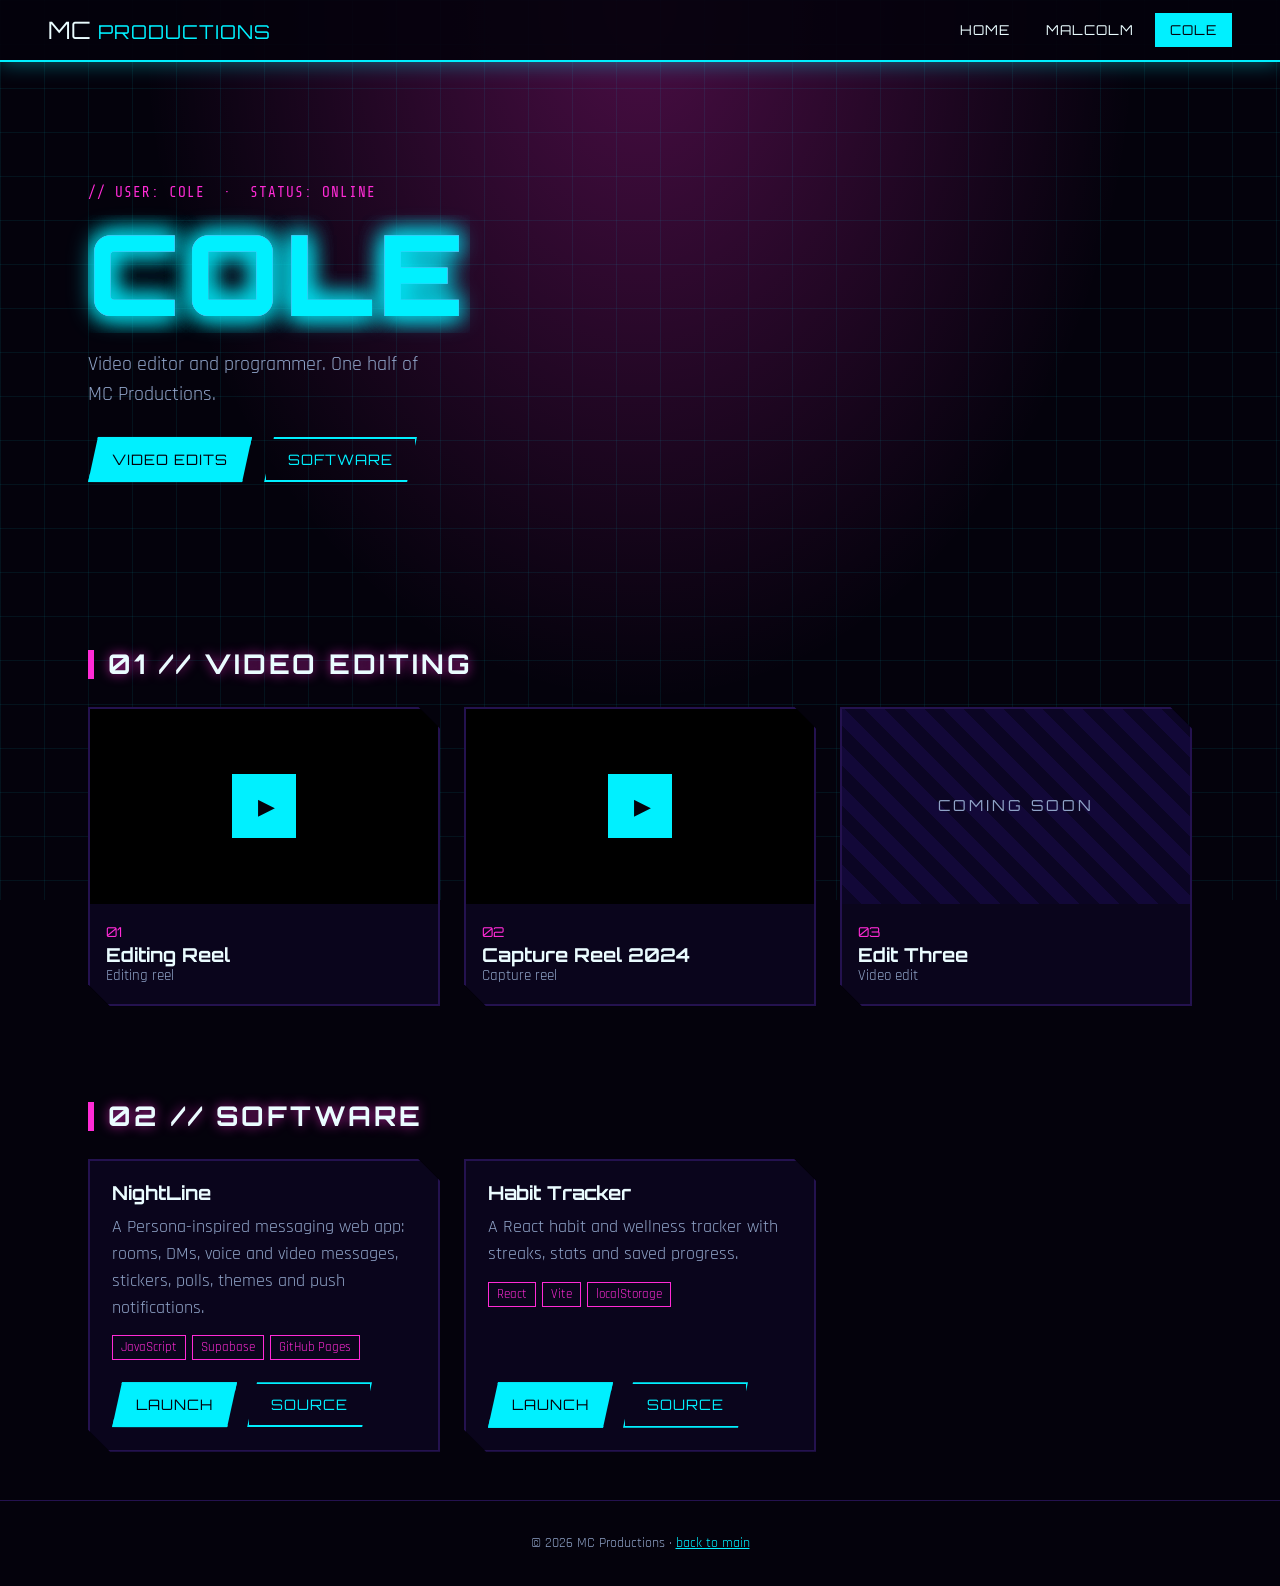
==== cole.html @ 98fea37e "first commit" ====
<!DOCTYPE html>
<html lang="en">
<head>
  <meta charset="UTF-8">
  <meta name="viewport" content="width=device-width, initial-scale=1.0">
  <title>Cole — MC Productions</title>
  <meta name="description" content="Cole's video editing and software work.">
  <link rel="preconnect" href="https://fonts.googleapis.com">
  <link href="https://fonts.googleapis.com/css2?family=Orbitron:wght@500;800&family=Rajdhani:wght@400;600&family=Share+Tech+Mono&display=swap" rel="stylesheet">
  <link rel="stylesheet" href="style.css">
</head>
<body class="theme-cyber">
  <header class="site-header">
    <a class="logo" href="index.html">MC<span>PRODUCTIONS</span></a>
    <nav>
      <a href="index.html">Home</a>
      <a href="malcolm.html">Malcolm</a>
      <a href="cole.html" class="active">Cole</a>
    </nav>
  </header>

  <main>
    <section class="hero">
      <div class="hero-text">
        <p class="kicker">// user: cole &nbsp;·&nbsp; status: online</p>
        <h1 class="glitch" data-text="COLE">COLE</h1>
        <p class="lead" id="cole-bio"></p>
        <div class="hero-links">
          <a class="btn" href="#edits-section">Video edits</a>
          <a class="btn ghost" href="#code-section">Software</a>
        </div>
      </div>
    </section>

    <section id="edits-section">
      <h2 class="section-title"><span>01 // Video Editing</span></h2>
      <div class="grid" id="cole-edits"></div>
    </section>

    <section id="code-section">
      <h2 class="section-title"><span>02 // Software</span></h2>
      <div class="grid wide" id="cole-code"></div>
    </section>
  </main>

  <footer>© <span id="year"></span> MC Productions · <a href="index.html">back to main</a></footer>

  <script src="content.js"></script>
  <script src="site.js"></script>
</body>
</html>
---- style.css ----
/* ============================================================
   MC PRODUCTIONS — one stylesheet, three themes
   1. Shared layout        (every page)
   2. theme-night          (home: NightLine look)
   3. theme-cyber          (Cole: NightLine turned up, neon + glitch)
   4. theme-waste          (Malcolm: wasteland CRT terminal)
   ============================================================ */

/* ---------- 1. SHARED LAYOUT ---------- */
*, *::before, *::after { box-sizing: border-box; }
html { scroll-behavior: smooth; }

body {
  margin: 0;
  min-height: 100vh;
  background: var(--bg);
  color: var(--text);
  font-family: var(--font-body);
  font-size: 18px;
  line-height: 1.5;
  overflow-x: hidden;
}

a { color: var(--accent); }
h1, h2, h3 { font-family: var(--font-head); margin: 0; line-height: 1.05; }
p { margin: 0; }

.site-header {
  position: sticky; top: 0; z-index: 20;
  display: flex; align-items: center; justify-content: space-between;
  flex-wrap: wrap; gap: 8px 24px;
  padding: 12px clamp(16px, 4vw, 48px);
  background: var(--header-bg);
  border-bottom: 2px solid var(--accent);
}
.logo {
  font-family: var(--font-head); font-size: 1.5rem;
  color: var(--text); text-decoration: none; letter-spacing: 1px;
}
.logo span { color: var(--accent); margin-left: 6px; font-size: 0.8em; }
nav { display: flex; gap: 6px; }
nav a {
  padding: 6px 14px; text-decoration: none; text-transform: uppercase;
  font-family: var(--font-head); font-size: 0.85rem; letter-spacing: 1px;
  color: var(--text); border: 1px solid transparent;
}
nav a:hover, nav a:focus-visible { border-color: var(--accent); color: var(--accent); }
nav a.active { background: var(--accent); color: var(--bg); }

main { max-width: 1200px; margin: 0 auto; padding: 0 clamp(16px, 4vw, 48px); }
section { padding: 48px 0; }

.hero { display: flex; align-items: center; gap: 48px; min-height: 60vh; flex-wrap: wrap; }
.hero h1 { font-size: clamp(3rem, 11vw, 7rem); text-transform: uppercase; }
.kicker { color: var(--accent-2); text-transform: uppercase; letter-spacing: 3px; font-size: 0.9rem; margin-bottom: 12px; }
.lead { font-size: 1.25rem; max-width: 34ch; margin: 16px 0 28px; color: var(--muted); }
.hero-links { display: flex; gap: 12px; flex-wrap: wrap; }

.btn {
  display: inline-block; padding: 10px 22px;
  font-family: var(--font-head); font-size: 0.9rem; letter-spacing: 1px;
  text-transform: uppercase; text-decoration: none;
  background: var(--accent); color: var(--bg);
  border: 2px solid var(--accent); cursor: pointer;
  transition: transform 0.15s, box-shadow 0.15s;
}
.btn:hover, .btn:focus-visible { transform: translate(-2px, -2px); box-shadow: 4px 4px 0 var(--accent-2); }
.btn.ghost { background: transparent; color: var(--accent); }

.section-title { font-size: clamp(1.6rem, 4vw, 2.4rem); margin-bottom: 28px; text-transform: uppercase; }

.grid { display: grid; gap: 24px; grid-template-columns: repeat(auto-fill, minmax(280px, 1fr)); }
.grid.wide { grid-template-columns: repeat(auto-fill, minmax(340px, 1fr)); }

.card { background: var(--card); border: 2px solid var(--line); transition: transform 0.15s, border-color 0.15s, box-shadow 0.15s; }
.card:hover { border-color: var(--accent); }
.card h3 { font-size: 1.2rem; }
.card .note { color: var(--muted); font-size: 0.95rem; }

.frame { position: relative; aspect-ratio: 16 / 9; background: #000; overflow: hidden; }
.art-card .frame { aspect-ratio: 4 / 3; }
.frame iframe, .frame img { position: absolute; inset: 0; width: 100%; height: 100%; border: 0; object-fit: cover; }
.frame.empty { display: grid; place-items: center; background: var(--empty); }
.soon { font-family: var(--font-head); letter-spacing: 3px; color: var(--muted); font-size: 0.95rem; }

.play { position: absolute; inset: 0; width: 100%; border: 0; padding: 0; cursor: pointer; background: #000 center / cover no-repeat; }
.play-icon {
  position: absolute; top: 50%; left: 50%; transform: translate(-50%, -50%);
  width: 64px; height: 64px; display: grid; place-items: center;
  background: var(--accent); color: var(--bg); font-size: 1.4rem; padding-left: 4px;
  transition: transform 0.15s;
}
.play:hover .play-icon { transform: translate(-50%, -50%) scale(1.12); }

.info { padding: 14px 16px 16px; position: relative; }
.num { font-family: var(--font-head); color: var(--accent-2); font-size: 0.85rem; }

.text-card { padding: 22px; display: flex; flex-direction: column; gap: 10px; }
.text-card p { color: var(--muted); }
.tag {
  align-self: flex-start; padding: 2px 10px; font-size: 0.75rem; letter-spacing: 2px;
  font-family: var(--font-head); background: var(--accent-2); color: var(--bg);
}
.tech { list-style: none; display: flex; flex-wrap: wrap; gap: 6px; padding: 0; margin: 4px 0; }
.tech li { font-size: 0.8rem; padding: 2px 8px; border: 1px solid var(--accent-2); color: var(--accent-2); }
.links { display: flex; gap: 10px; margin-top: auto; padding-top: 8px; flex-wrap: wrap; }

footer { text-align: center; padding: 32px 16px; color: var(--muted); font-size: 0.9rem; border-top: 1px solid var(--line); }

@media (prefers-reduced-motion: reduce) {
  *, *::before, *::after { animation: none !important; transition: none !important; }
  html { scroll-behavior: auto; }
}

/* ---------- 2. HOME: NIGHTLINE ---------- */
.theme-night {
  --bg: #0a0614; --card: #140c26; --empty: #1b1033; --line: #2c1d52;
  --text: #f4f0ff; --muted: #a99fc9;
  --accent: #00e5ff; --accent-2: #ff2bd6;
  --header-bg: rgba(10, 6, 20, 0.92);
  --font-head: "Anton", "Orbitron", Impact, sans-serif;
  --font-body: "Rajdhani", system-ui, sans-serif;
  background-image:
    radial-gradient(circle at 85% 8%, rgba(255, 43, 214, 0.22), transparent 40%),
    radial-gradient(circle at 10% 60%, rgba(0, 229, 255, 0.14), transparent 45%),
    repeating-linear-gradient(-32deg, transparent 0 60px, rgba(255, 255, 255, 0.025) 60px 62px);
  background-attachment: fixed;
}
.theme-night .hero h1 { transform: rotate(-4deg); margin: 10px 0 44px; font-size: clamp(2.8rem, 9vw, 6rem); text-shadow: 5px 5px 0 var(--accent-2); }
.theme-night .hero h1 span { background: var(--accent); color: var(--bg); padding: 0 14px; display: inline-block; transform: skewX(-10deg); text-shadow: none; }

.stamp {
  flex: 0 0 auto; display: flex; flex-direction: column; align-items: center;
  padding: 18px 34px 14px; transform: rotate(-12deg);
  background: var(--text); color: var(--bg);
  font-family: "Anton", Impact, sans-serif; line-height: 1;
  box-shadow: 10px 10px 0 var(--accent-2), -6px -6px 0 var(--accent);
  clip-path: polygon(0 6%, 100% 0, 96% 100%, 4% 94%);
}
.stamp .md { font-size: clamp(3.5rem, 10vw, 6.5rem); }
.stamp .dow { font-size: clamp(1.4rem, 4vw, 2.4rem); background: var(--bg); color: var(--accent); padding: 2px 16px; margin-top: 6px; transform: skewX(-12deg); }

.theme-night .section-title span {
  display: inline-block; background: var(--text); color: var(--bg);
  padding: 4px 26px 4px 16px; transform: rotate(-2deg) skewX(-10deg);
  box-shadow: 6px 6px 0 var(--accent-2);
}
.theme-night .card { transform: rotate(-0.6deg); }
.theme-night .card:nth-child(even) { transform: rotate(0.6deg); }
.theme-night .card:hover { transform: rotate(0) translateY(-4px); box-shadow: 8px 8px 0 var(--accent-2); }

.crew { display: grid; gap: 24px; grid-template-columns: repeat(auto-fit, minmax(260px, 1fr)); }
.crew-card {
  display: flex; flex-direction: column; gap: 6px; padding: 32px 28px;
  text-decoration: none; border: 3px solid; transition: transform 0.15s, box-shadow 0.15s;
}
.crew-card:hover, .crew-card:focus-visible { transform: translate(-4px, -4px); box-shadow: 8px 8px 0 currentColor; }
.crew-name { font-size: 3rem; line-height: 1; text-transform: uppercase; }
.crew-role, .crew-go { font-size: 0.85rem; letter-spacing: 3px; text-transform: uppercase; }
.crew-cole { background: #05010f; color: #00e5ff; font-family: "Orbitron", sans-serif; }
.crew-cole .crew-name { text-shadow: 3px 0 #ff2bd6; }
.crew-malcolm { background: #07140a; color: #3dff7a; font-family: "Courier New", monospace; }

/* ---------- 3. COLE: CYBERPUNK ---------- */
.theme-cyber {
  --bg: #04020c; --card: rgba(12, 6, 32, 0.85); --empty: #0b0524; --line: #24124f;
  --text: #eafcff; --muted: #8fa3c7;
  --accent: #00f0ff; --accent-2: #ff2bd6;
  --header-bg: rgba(4, 2, 12, 0.9);
  --font-head: "Orbitron", sans-serif;
  --font-body: "Rajdhani", system-ui, sans-serif;
  background-image:
    linear-gradient(rgba(0, 240, 255, 0.07) 1px, transparent 1px),
    linear-gradient(90deg, rgba(0, 240, 255, 0.07) 1px, transparent 1px),
    radial-gradient(ellipse at 50% 0%, rgba(255, 43, 214, 0.28), transparent 55%);
  background-size: 44px 44px, 44px 44px, 100% 100%;
  background-attachment: fixed;
}
.theme-cyber .kicker { font-family: "Share Tech Mono", monospace; letter-spacing: 1px; }
.theme-cyber .site-header { box-shadow: 0 0 22px rgba(0, 240, 255, 0.45); }
.theme-cyber .hero h1 { font-weight: 800; letter-spacing: 6px; text-shadow: 0 0 24px rgba(0, 240, 255, 0.8); }

.glitch { position: relative; display: inline-block; }
.glitch::before, .glitch::after { content: attr(data-text); position: absolute; inset: 0; overflow: hidden; }
.glitch::before { color: var(--accent-2); animation: glitch-a 2.6s infinite steps(1); }
.glitch::after { color: var(--accent); animation: glitch-b 3.1s infinite steps(1); }
@keyframes glitch-a {
  0%, 86%, 100% { transform: none; clip-path: inset(0 0 100% 0); }
  88% { transform: translate(-5px, 2px); clip-path: inset(12% 0 58% 0); }
  92% { transform: translate(4px, -2px); clip-path: inset(62% 0 8% 0); }
}
@keyframes glitch-b {
  0%, 80%, 100% { transform: none; clip-path: inset(0 0 100% 0); }
  82% { transform: translate(5px, 1px); clip-path: inset(40% 0 35% 0); }
  85% { transform: translate(-4px, -1px); clip-path: inset(5% 0 80% 0); }
}

.theme-cyber .section-title { font-size: clamp(1.2rem, 3vw, 1.7rem); letter-spacing: 3px; border-left: 6px solid var(--accent-2); padding-left: 14px; text-shadow: 0 0 12px rgba(255, 43, 214, 0.7); }
.theme-cyber .card { clip-path: polygon(0 0, calc(100% - 22px) 0, 100% 22px, 100% 100%, 22px 100%, 0 calc(100% - 22px)); border-color: var(--line); backdrop-filter: blur(4px); }
.theme-cyber .card:hover { transform: translateY(-4px); box-shadow: 0 0 28px rgba(0, 240, 255, 0.4); }
.theme-cyber .btn { clip-path: polygon(10px 0, 100% 0, calc(100% - 10px) 100%, 0 100%); box-shadow: 0 0 16px rgba(0, 240, 255, 0.5); }
.theme-cyber .btn:hover { transform: none; box-shadow: 0 0 26px var(--accent-2); border-color: var(--accent-2); }
.theme-cyber .btn.ghost { box-shadow: none; }
.theme-cyber .frame.empty { background: repeating-linear-gradient(45deg, #0b0524 0 14px, #120838 14px 28px); }

/* ---------- 4. MALCOLM: WASTELAND TERMINAL x PERSONA ----------
   Dark neutral screen, green + amber as accents only,
   photos in full colour, tilted Persona-style blocks.        */
.theme-waste {
  --bg: #0a0b0a; --card: #121512; --empty: #161a16; --line: #2a332c;
  --text: #ecf3ec; --muted: #9aa89d;
  --accent: #4dff88; --accent-2: #ffb642;
  --header-bg: rgba(10, 11, 10, 0.95);
  --font-head: "VT323", "Courier New", monospace;
  --font-body: "Share Tech Mono", "Courier New", monospace;
  font-size: 17px;
  background-image:
    radial-gradient(circle at 88% 6%, rgba(255, 182, 66, 0.16), transparent 38%),
    radial-gradient(circle at 8% 55%, rgba(77, 255, 136, 0.10), transparent 42%),
    repeating-linear-gradient(-32deg, transparent 0 60px, rgba(255, 255, 255, 0.022) 60px 62px);
  background-attachment: fixed;
}
/* faint CRT scanlines, light enough that the photos stay clear */
.theme-waste::before {
  content: ""; position: fixed; inset: 0; pointer-events: none; z-index: 50;
  background: repeating-linear-gradient(0deg, rgba(0, 0, 0, 0.13) 0 1px, transparent 1px 3px);
}
.theme-waste::after {
  content: ""; position: fixed; inset: 0; pointer-events: none; z-index: 51;
  box-shadow: inset 0 0 140px rgba(0, 0, 0, 0.6);
}

.theme-waste .logo { font-size: 2rem; }
.theme-waste nav a { font-size: 1.4rem; }
.theme-waste nav a.active { transform: skewX(-10deg); }

.theme-waste .hero h1 {
  font-size: clamp(3.5rem, 13vw, 8rem); letter-spacing: 4px;
  color: var(--accent); transform: rotate(-4deg); margin: 6px 0 36px;
  text-shadow: 5px 5px 0 #000, 9px 9px 0 var(--accent-2);
}
.cursor { animation: blink 1s steps(1) infinite; }
@keyframes blink { 50% { opacity: 0; } }

.theme-waste .section-title { font-size: clamp(1.8rem, 5vw, 2.6rem); }
.theme-waste .section-title span {
  display: inline-block; background: var(--accent); color: var(--bg);
  padding: 2px 28px 2px 16px; transform: rotate(-2deg) skewX(-10deg);
  box-shadow: 6px 6px 0 var(--accent-2);
}

.theme-waste .card { transform: rotate(-0.7deg); }
.theme-waste .card:nth-child(even) { transform: rotate(0.7deg); }
.theme-waste .card:hover { transform: rotate(0) translateY(-4px); box-shadow: 8px 8px 0 var(--accent-2); }
.theme-waste .card h3 { font-size: 1.7rem; color: var(--accent); }
.theme-waste .num { font-size: 1.2rem; }

/* photos: whole picture, true colours */
.theme-waste .art-card .frame { aspect-ratio: 3 / 2; background: #000; }
.theme-waste .art-card .frame img { object-fit: contain; }

.theme-waste .btn { font-size: 1.3rem; padding: 6px 20px; transform: skewX(-10deg); }
.theme-waste .btn:hover { transform: skewX(-10deg) translate(-2px, -2px); box-shadow: 5px 5px 0 var(--accent-2); }

@media (max-width: 600px) {
  .hero { min-height: 0; padding-top: 56px; gap: 40px; }
  .stamp { margin-left: 12px; }
}
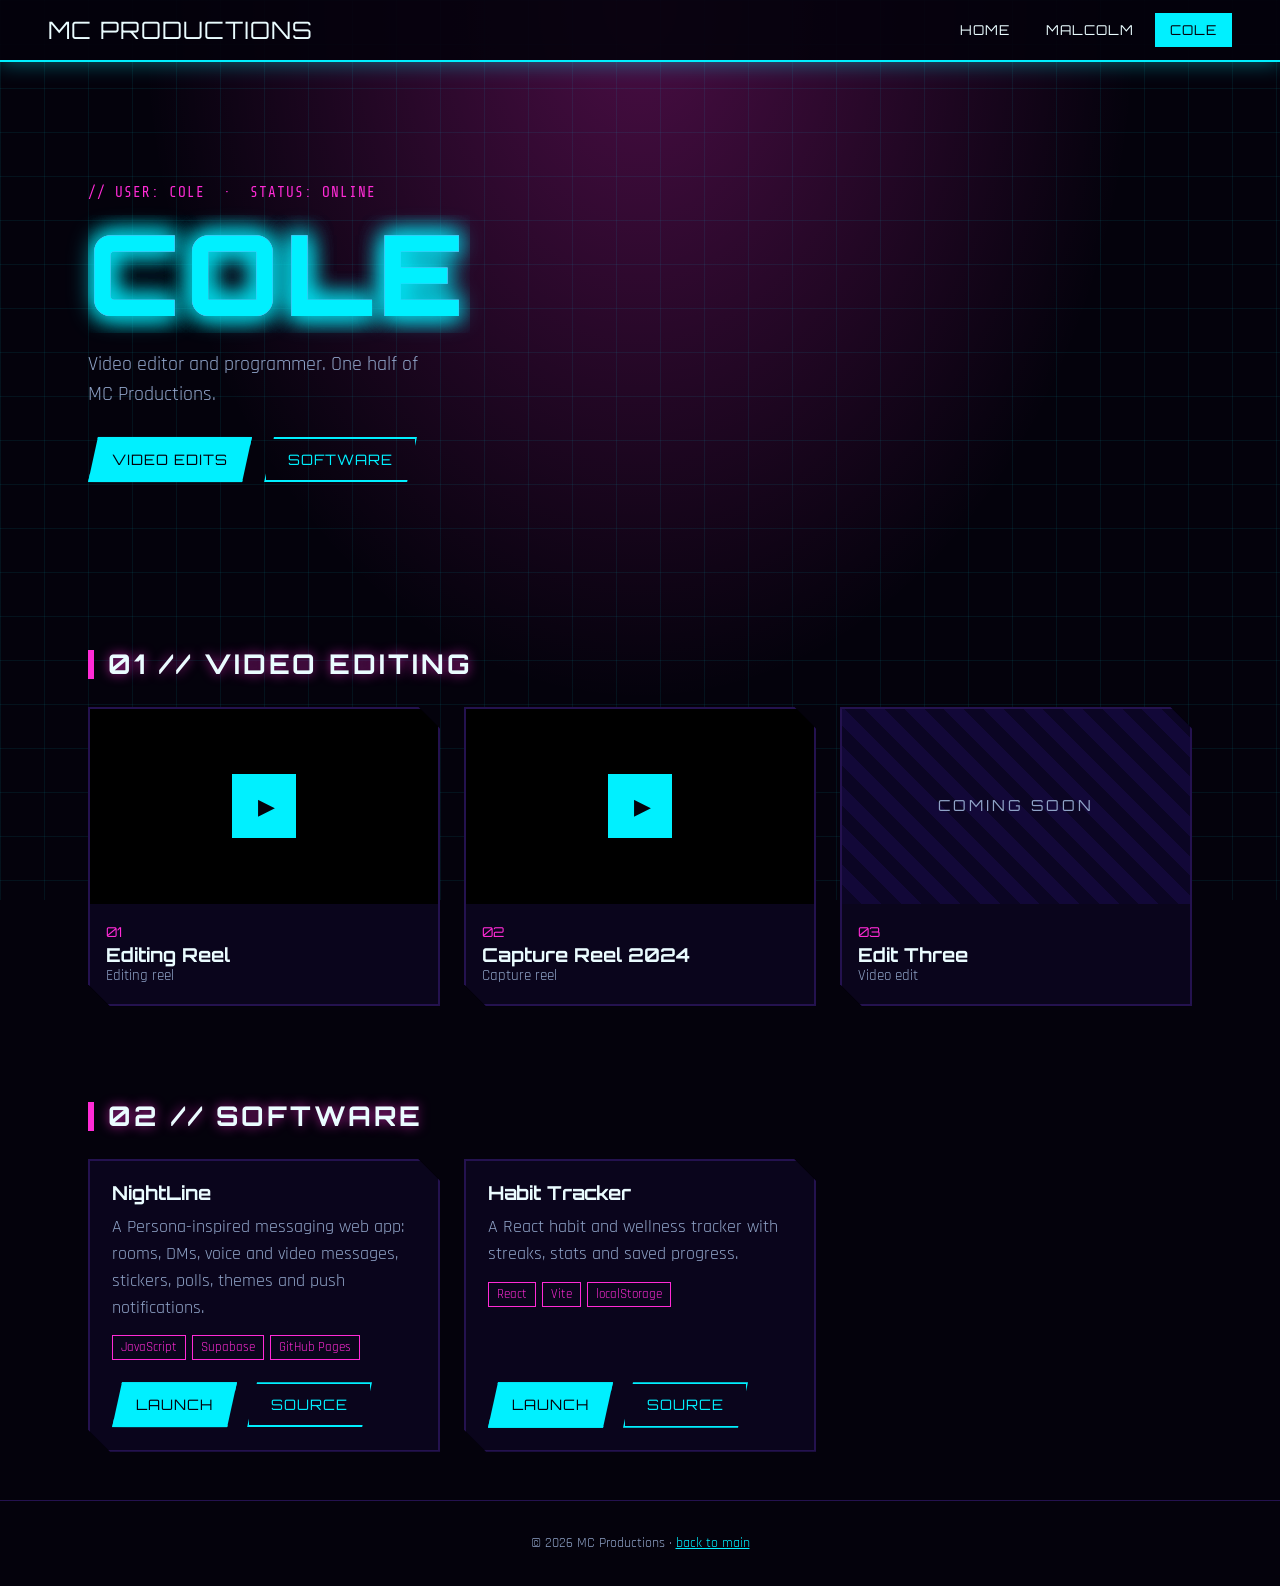
==== commit 322fa41d: "New Header and Malcolm red theme" ====
--- a/cole.html
+++ b/cole.html
@@ -11,7 +11,7 @@
 </head>
 <body class="theme-cyber">
   <header class="site-header">
-    <a class="logo" href="index.html">MC<span>PRODUCTIONS</span></a>
+    <a class="logo" href="index.html">MC PRODUCTIONS</a>
     <nav>
       <a href="index.html">Home</a>
       <a href="malcolm.html">Malcolm</a>
--- a/style.css
+++ b/style.css
@@ -37,7 +37,6 @@
   font-family: var(--font-head); font-size: 1.5rem;
   color: var(--text); text-decoration: none; letter-spacing: 1px;
 }
-.logo span { color: var(--accent); margin-left: 6px; font-size: 0.8em; }
 nav { display: flex; gap: 6px; }
 nav a {
   padding: 6px 14px; text-decoration: none; text-transform: uppercase;
@@ -126,19 +125,23 @@
     repeating-linear-gradient(-32deg, transparent 0 60px, rgba(255, 255, 255, 0.025) 60px 62px);
   background-attachment: fixed;
 }
-.theme-night .hero h1 { transform: rotate(-4deg); margin: 10px 0 44px; font-size: clamp(2.8rem, 9vw, 6rem); text-shadow: 5px 5px 0 var(--accent-2); }
-.theme-night .hero h1 span { background: var(--accent); color: var(--bg); padding: 0 14px; display: inline-block; transform: skewX(-10deg); text-shadow: none; }
-
-.stamp {
-  flex: 0 0 auto; display: flex; flex-direction: column; align-items: center;
-  padding: 18px 34px 14px; transform: rotate(-12deg);
-  background: var(--text); color: var(--bg);
-  font-family: "Anton", Impact, sans-serif; line-height: 1;
-  box-shadow: 10px 10px 0 var(--accent-2), -6px -6px 0 var(--accent);
-  clip-path: polygon(0 6%, 100% 0, 96% 100%, 4% 94%);
-}
-.stamp .md { font-size: clamp(3.5rem, 10vw, 6.5rem); }
-.stamp .dow { font-size: clamp(1.4rem, 4vw, 2.4rem); background: var(--bg); color: var(--accent); padding: 2px 16px; margin-top: 6px; transform: skewX(-12deg); }
+.theme-night .hero { justify-content: space-between; }
+.theme-night .hero h1 {
+  font-size: clamp(3rem, 10vw, 7.5rem); transform: rotate(-3deg); margin: 0 0 40px;
+  text-shadow: 5px 5px 0 var(--accent-2), -3px -3px 0 var(--accent);
+}
+.mission { font-size: 1.3rem; max-width: 52ch; margin: 0 0 28px; color: var(--text); border-left: 4px solid var(--accent); padding-left: 16px; }
+
+/* small, quiet clapperboard beside the title */
+.clapper { flex: 0 0 auto; width: clamp(110px, 16vw, 180px); opacity: 0.75; transform: rotate(6deg); }
+.clapper .c-body { fill: var(--text); }
+.clapper .c-stripe { stroke: var(--bg); stroke-width: 9; }
+.clapper .c-slate { fill: var(--card); stroke: var(--text); stroke-width: 3; }
+.clapper .c-line { stroke: var(--line); stroke-width: 2; }
+.clapper .c-text { fill: var(--accent); font: 13px "Anton", Impact, sans-serif; letter-spacing: 1.5px; }
+.clap-arm { transform-origin: 12px 48px; transform: rotate(-16deg); transition: transform 0.18s ease-in; }
+.clapper:hover .clap-arm { transform: rotate(0); }
+
 
 .theme-night .section-title span {
   display: inline-block; background: var(--text); color: var(--bg);
@@ -159,7 +162,8 @@
 .crew-role, .crew-go { font-size: 0.85rem; letter-spacing: 3px; text-transform: uppercase; }
 .crew-cole { background: #05010f; color: #00e5ff; font-family: "Orbitron", sans-serif; }
 .crew-cole .crew-name { text-shadow: 3px 0 #ff2bd6; }
-.crew-malcolm { background: #07140a; color: #3dff7a; font-family: "Courier New", monospace; }
+.crew-malcolm { background: #0a0506; color: #ff1f3d; font-family: "Courier New", monospace; }
+.crew-malcolm .crew-name { text-shadow: 3px 3px 0 #fff2; }
 
 /* ---------- 3. COLE: CYBERPUNK ---------- */
 .theme-cyber {
@@ -204,20 +208,22 @@
 .theme-cyber .frame.empty { background: repeating-linear-gradient(45deg, #0b0524 0 14px, #120838 14px 28px); }
 
 /* ---------- 4. MALCOLM: WASTELAND TERMINAL x PERSONA ----------
-   Dark neutral screen, green + amber as accents only,
+   Black and red, spray-paint / halftone street feel,
    photos in full colour, tilted Persona-style blocks.        */
 .theme-waste {
-  --bg: #0a0b0a; --card: #121512; --empty: #161a16; --line: #2a332c;
-  --text: #ecf3ec; --muted: #9aa89d;
-  --accent: #4dff88; --accent-2: #ffb642;
-  --header-bg: rgba(10, 11, 10, 0.95);
+  --bg: #070607; --card: #121012; --empty: #181316; --line: #33222a;
+  --text: #f5eef0; --muted: #a8979c;
+  --accent: #ff1f3d; --accent-2: #f5eef0;
+  --header-bg: rgba(7, 6, 7, 0.95);
   --font-head: "VT323", "Courier New", monospace;
   --font-body: "Share Tech Mono", "Courier New", monospace;
   font-size: 17px;
   background-image:
-    radial-gradient(circle at 88% 6%, rgba(255, 182, 66, 0.16), transparent 38%),
-    radial-gradient(circle at 8% 55%, rgba(77, 255, 136, 0.10), transparent 42%),
-    repeating-linear-gradient(-32deg, transparent 0 60px, rgba(255, 255, 255, 0.022) 60px 62px);
+    radial-gradient(circle at 88% 4%, rgba(255, 31, 61, 0.30), transparent 40%),
+    radial-gradient(circle at 5% 70%, rgba(120, 40, 255, 0.12), transparent 40%),
+    radial-gradient(rgba(255, 31, 61, 0.16) 1.5px, transparent 1.6px),
+    repeating-linear-gradient(-32deg, transparent 0 60px, rgba(255, 255, 255, 0.02) 60px 62px);
+  background-size: auto, auto, 14px 14px, auto;
   background-attachment: fixed;
 }
 /* faint CRT scanlines, light enough that the photos stay clear */
@@ -237,7 +243,7 @@
 .theme-waste .hero h1 {
   font-size: clamp(3.5rem, 13vw, 8rem); letter-spacing: 4px;
   color: var(--accent); transform: rotate(-4deg); margin: 6px 0 36px;
-  text-shadow: 5px 5px 0 #000, 9px 9px 0 var(--accent-2);
+  text-shadow: 4px 4px 0 #000, -4px 2px 0 rgba(60, 120, 255, 0.75), 8px 8px 0 var(--accent-2);
 }
 .cursor { animation: blink 1s steps(1) infinite; }
 @keyframes blink { 50% { opacity: 0; } }
@@ -264,5 +270,4 @@
 
 @media (max-width: 600px) {
   .hero { min-height: 0; padding-top: 56px; gap: 40px; }
-  .stamp { margin-left: 12px; }
-}
+}
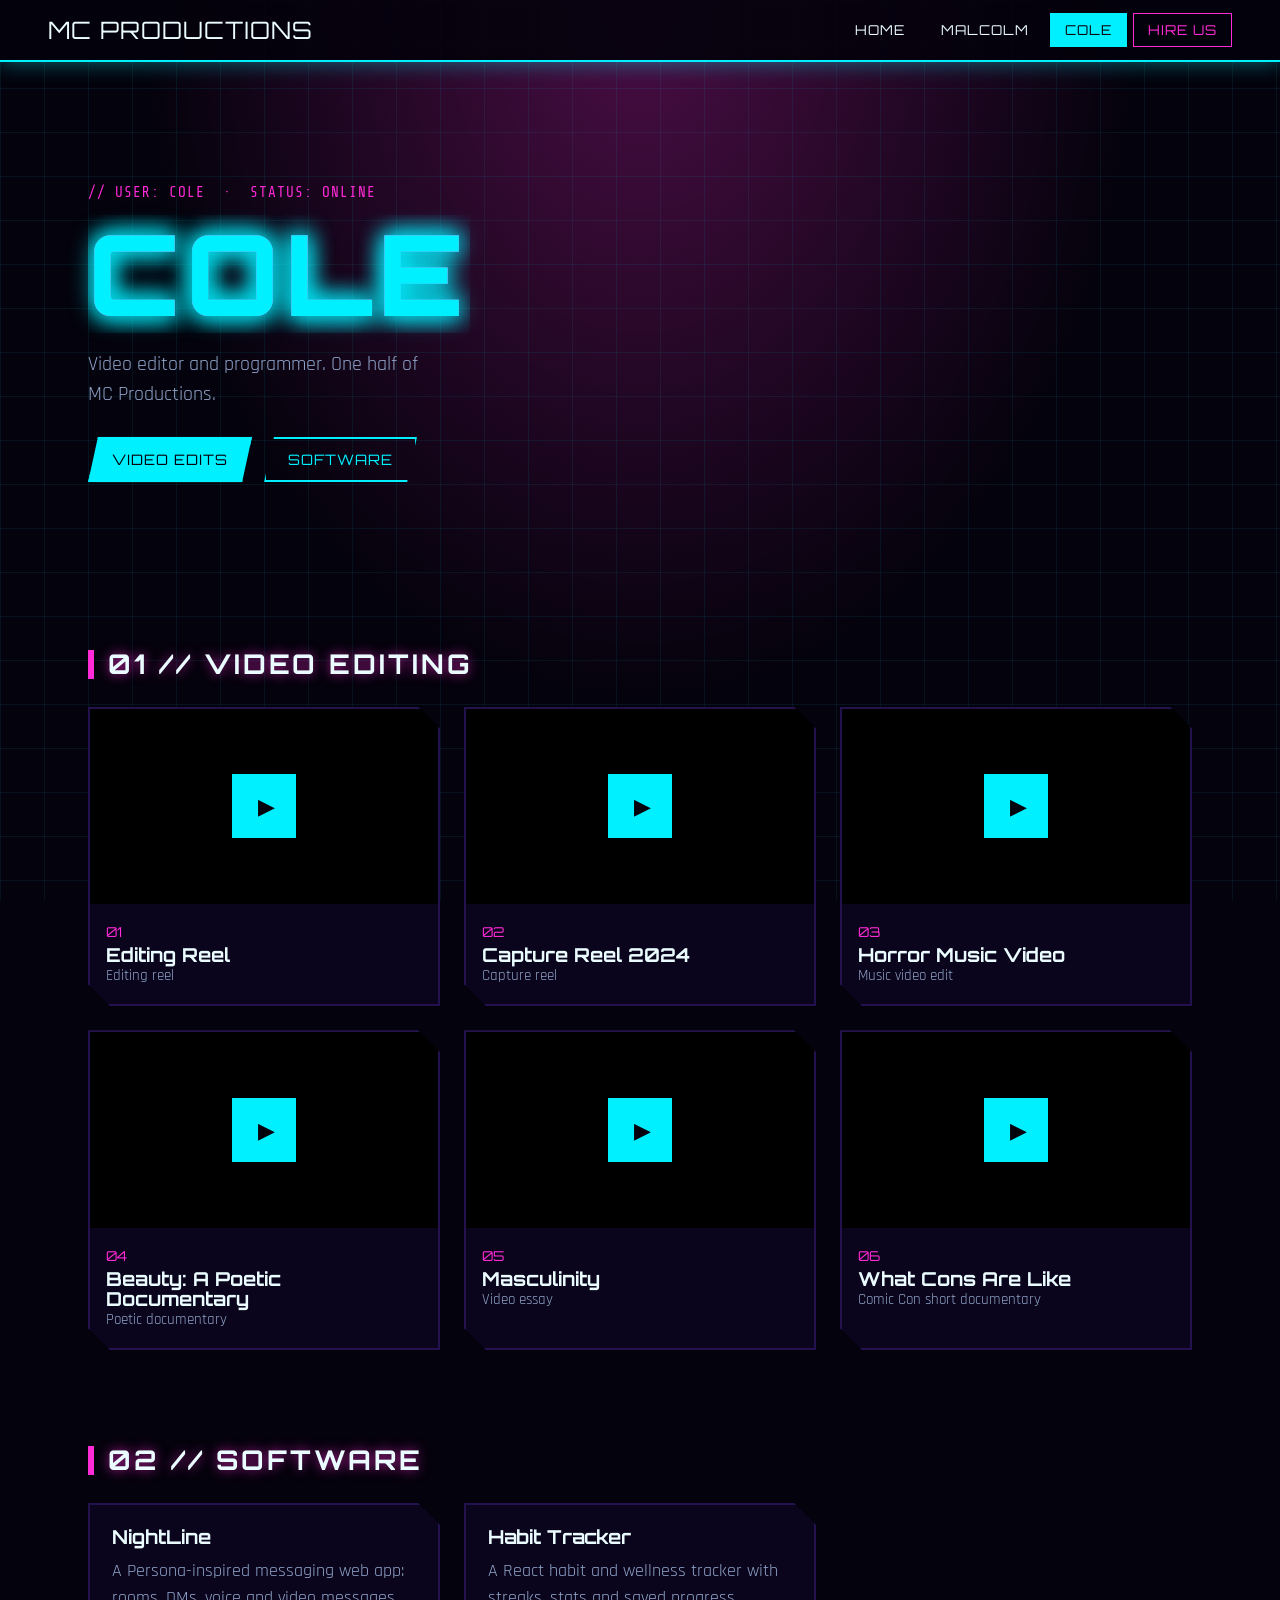
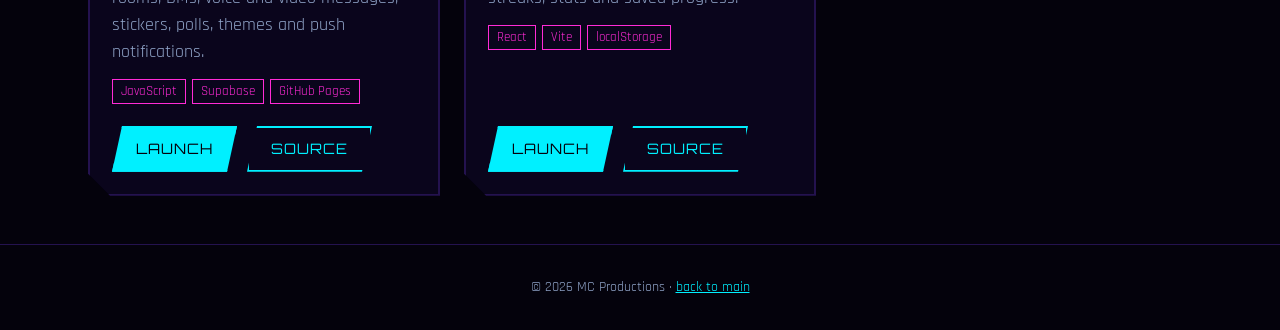
==== commit b127c9eb: "Form page" ====
--- a/cole.html
+++ b/cole.html
@@ -16,6 +16,7 @@
       <a href="index.html">Home</a>
       <a href="malcolm.html">Malcolm</a>
       <a href="cole.html" class="active">Cole</a>
+      <a href="index.html#contact" class="hire">Hire Us</a>
     </nav>
   </header>
 
--- a/style.css
+++ b/style.css
@@ -245,6 +245,29 @@
   color: var(--accent); transform: rotate(-4deg); margin: 6px 0 36px;
   text-shadow: 4px 4px 0 #000, -4px 2px 0 rgba(60, 120, 255, 0.75), 8px 8px 0 var(--accent-2);
 }
+/* horizontal glitch: thin bands of the name slide left and right */
+.glitch-h { position: relative; display: inline-block; }
+.glitch-h::before, .glitch-h::after {
+  content: attr(data-text); position: absolute; left: 0; top: 0;
+  text-shadow: none; clip-path: inset(0 0 100% 0); pointer-events: none;
+}
+.glitch-h::before { color: #fff; animation: slice-a 3.2s infinite steps(1); }
+.glitch-h::after { color: #3c78ff; animation: slice-b 2.7s infinite steps(1); }
+@keyframes slice-a {
+  0%, 70%, 100% { clip-path: inset(0 0 100% 0); transform: none; }
+  72% { clip-path: inset(18% 0 66% 0); transform: translateX(-22px); }
+  75% { clip-path: inset(55% 0 30% 0); transform: translateX(16px); }
+  78% { clip-path: inset(36% 0 52% 0); transform: translateX(-10px); }
+  81% { clip-path: inset(74% 0 10% 0); transform: translateX(26px); }
+}
+@keyframes slice-b {
+  0%, 40%, 100% { clip-path: inset(0 0 100% 0); transform: none; }
+  42% { clip-path: inset(62% 0 24% 0); transform: translateX(20px); }
+  45% { clip-path: inset(8% 0 80% 0); transform: translateX(-18px); }
+  48% { clip-path: inset(44% 0 44% 0); transform: translateX(30px); }
+  90% { clip-path: inset(28% 0 60% 0); transform: translateX(-14px); }
+  92% { clip-path: inset(0 0 100% 0); }
+}
 .cursor { animation: blink 1s steps(1) infinite; }
 @keyframes blink { 50% { opacity: 0; } }
 
@@ -268,6 +291,79 @@
 .theme-waste .btn { font-size: 1.3rem; padding: 6px 20px; transform: skewX(-10deg); }
 .theme-waste .btn:hover { transform: skewX(-10deg) translate(-2px, -2px); box-shadow: 5px 5px 0 var(--accent-2); }
 
+/* ---------- HIRE US / CONTACT FORM ---------- */
+nav a.hire { border-color: var(--accent-2); color: var(--accent-2); }
+nav a.hire:hover { background: var(--accent-2); color: var(--bg); }
+#contact { scroll-margin-top: 70px; }
+.contact-intro { max-width: 60ch; margin-bottom: 24px; font-size: 1.15rem; color: var(--muted); }
+.contact-form { display: grid; grid-template-columns: 1fr 1fr; gap: 18px; max-width: 760px; background: var(--card); border: 2px solid var(--line); padding: 28px; }
+.field { display: flex; flex-direction: column; gap: 6px; }
+.field.wide { grid-column: 1 / -1; }
+.field label { font-family: var(--font-head); font-size: 0.85rem; letter-spacing: 1.5px; text-transform: uppercase; color: var(--accent); }
+.field input, .field select, .field textarea {
+  font: inherit; color: var(--text); background: var(--bg);
+  border: 2px solid var(--line); padding: 10px 12px; border-radius: 0; width: 100%;
+}
+.field textarea { resize: vertical; min-height: 120px; }
+.field input:focus, .field select:focus, .field textarea:focus { outline: none; border-color: var(--accent); box-shadow: 4px 4px 0 var(--accent-2); }
+.hp { position: absolute; left: -9999px; width: 1px; height: 1px; opacity: 0; }
+.form-actions { flex-direction: row; align-items: center; gap: 16px; flex-wrap: wrap; }
+.form-status { min-height: 1.5em; }
+.form-status.ok { color: #5dff9b; }
+.form-status.error { color: #ff6b81; }
+button.btn:disabled { opacity: 0.6; cursor: wait; }
+
+/* ---------- PHONES ---------- */
 @media (max-width: 600px) {
-  .hero { min-height: 0; padding-top: 56px; gap: 40px; }
-}
+  body { font-size: 16px; }
+  .site-header { padding: 8px 14px; gap: 2px 10px; flex-wrap: wrap; position: static; }
+  nav { flex-wrap: wrap; }
+  .logo, .theme-waste .logo { font-size: 1.05rem; white-space: nowrap; }
+  nav { gap: 2px; }
+  nav a, .theme-waste nav a { font-size: 0.72rem; padding: 6px 8px; letter-spacing: 0.5px; }
+  .theme-waste nav a { font-size: 1.05rem; }
+
+  section { padding: 30px 0; }
+  .hero { min-height: 0; padding-top: 40px; gap: 24px; }
+  .lead { font-size: 1.05rem; margin: 12px 0 22px; }
+  .mission { font-size: 1.05rem; padding-left: 12px; }
+  .clapper { display: none; }
+  .theme-night .hero h1 { font-size: 13.5vw; margin-bottom: 28px; text-shadow: 3px 3px 0 var(--accent-2), -2px -2px 0 var(--accent); }
+  .theme-cyber .hero h1 { letter-spacing: 3px; }
+  .theme-waste .hero h1 { font-size: 19vw; margin-bottom: 24px; }
+  .theme-waste .kicker { font-size: 0.72rem; letter-spacing: 2px; }
+  .kicker-extra { display: none; }
+  .btn { padding: 10px 16px; }
+  .hero-links { gap: 8px; }
+
+  .section-title { margin-bottom: 20px; }
+  .theme-cyber .section-title { letter-spacing: 1.5px; }
+  .grid, .grid.wide { grid-template-columns: 1fr; gap: 16px; }
+  .play-icon { width: 52px; height: 52px; font-size: 1.1rem; }
+  .crew-card { padding: 22px 20px; }
+  .crew-name { font-size: 2.3rem; }
+  .contact-form { grid-template-columns: 1fr; padding: 18px; gap: 14px; }
+  .field input, .field select, .field textarea { font-size: 16px; }
+
+  /* photo + game galleries: two across so the page isn't endless */
+  #malcolm-art, #malcolm-games { grid-template-columns: 1fr 1fr; gap: 10px; }
+  .art-card .info { padding: 8px 10px 10px; }
+  .theme-waste .art-card h3 { font-size: 1.15rem; line-height: 1; }
+  .art-card .note { font-size: 0.72rem; }
+  .theme-waste .card, .theme-waste .card:nth-child(even), .theme-night .card, .theme-night .card:nth-child(even) { transform: none; }
+}
+
+/* ---------- PHOTO VIEWER (tap a photo) ---------- */
+.lightbox { position: fixed; inset: 0; z-index: 100; background: rgba(0, 0, 0, 0.94); display: none; align-items: center; justify-content: center; flex-direction: column; text-shadow: none; }
+.lightbox.open { display: flex; }
+.lightbox img { max-width: 94vw; max-height: 80vh; object-fit: contain; }
+.lightbox .lb-cap { color: #fff; margin-top: 12px; font-size: 1rem; text-align: center; padding: 0 16px; }
+.lightbox button { position: absolute; background: rgba(0, 0, 0, 0.55); color: #fff; border: 2px solid var(--accent); font-size: 1.6rem; width: 48px; height: 48px; cursor: pointer; }
+.lightbox .lb-close { top: 14px; right: 14px; }
+.lightbox .lb-prev { left: 10px; top: 50%; transform: translateY(-50%); }
+.lightbox .lb-next { right: 10px; top: 50%; transform: translateY(-50%); }
+
+
+/* game screenshots: widescreen frames */
+.section-note { color: var(--muted); margin: -12px 0 24px; max-width: 60ch; }
+#malcolm-games .frame { aspect-ratio: 16 / 9; }
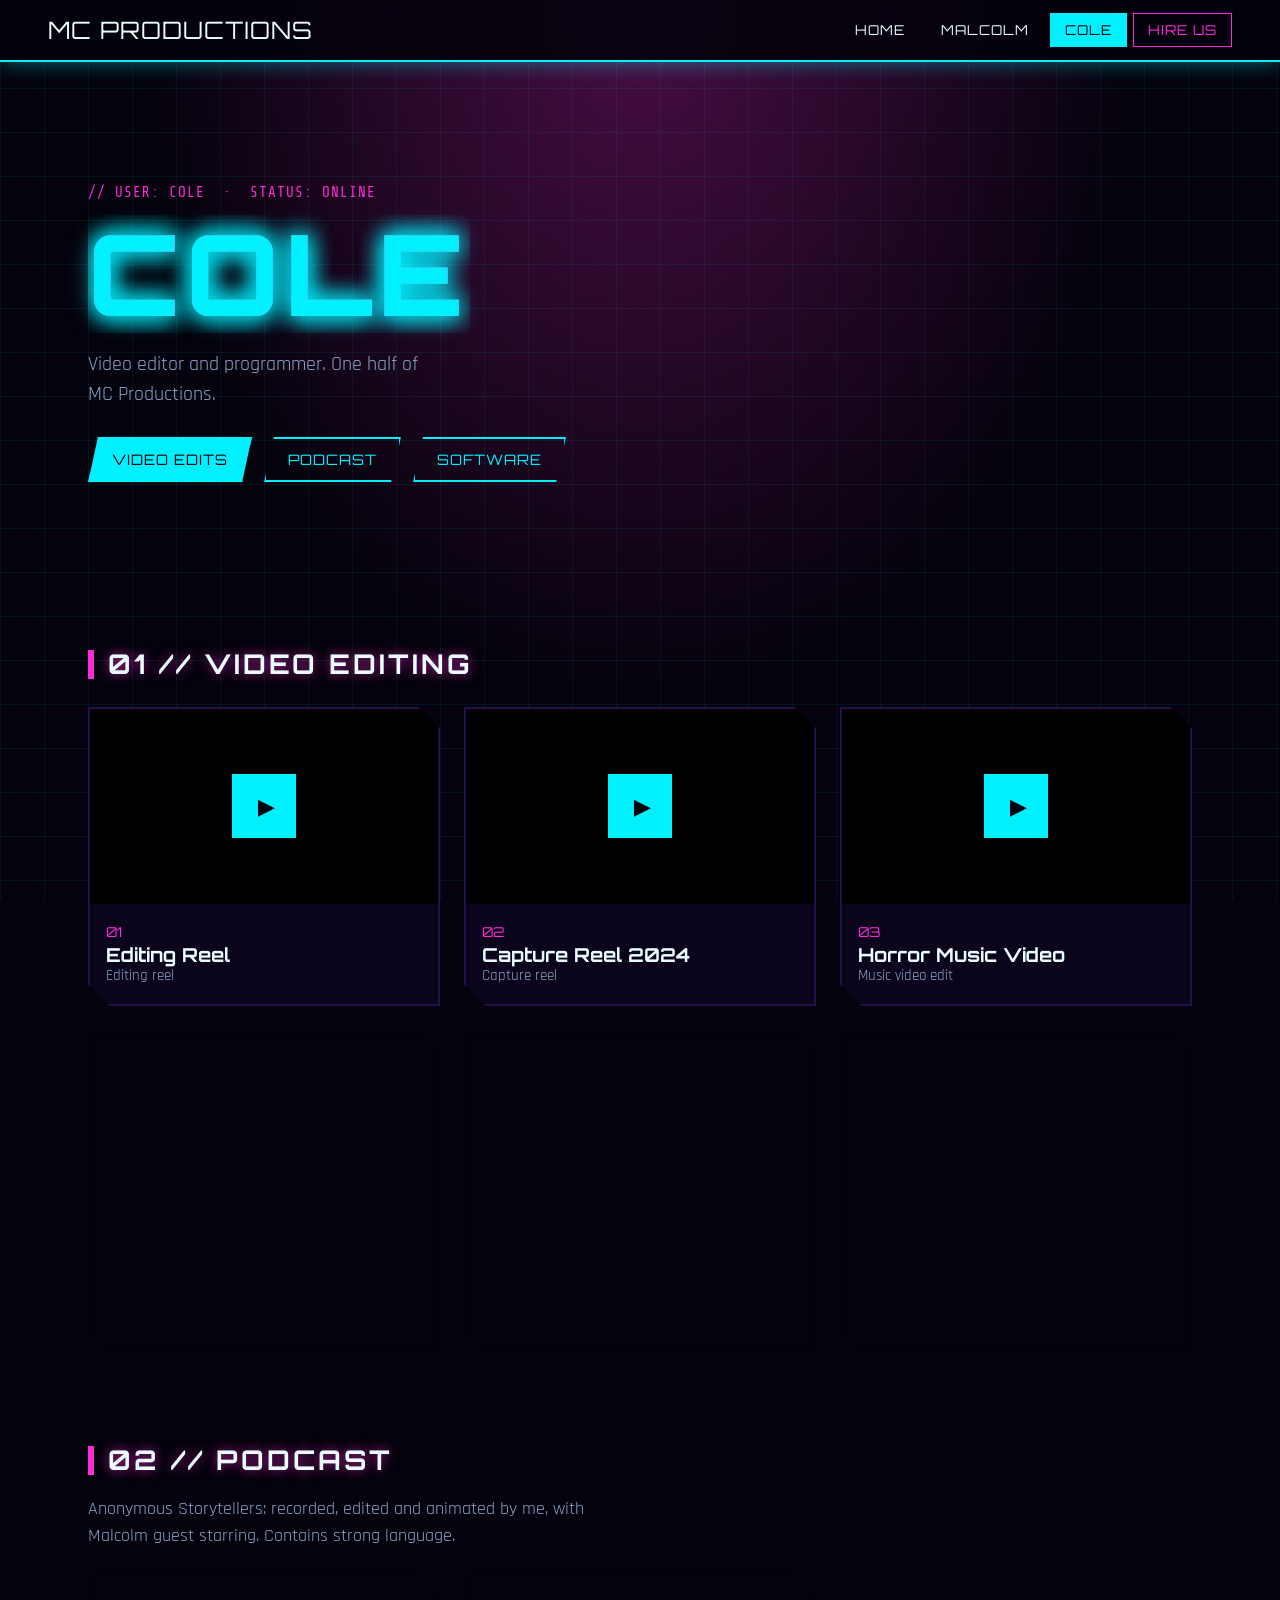
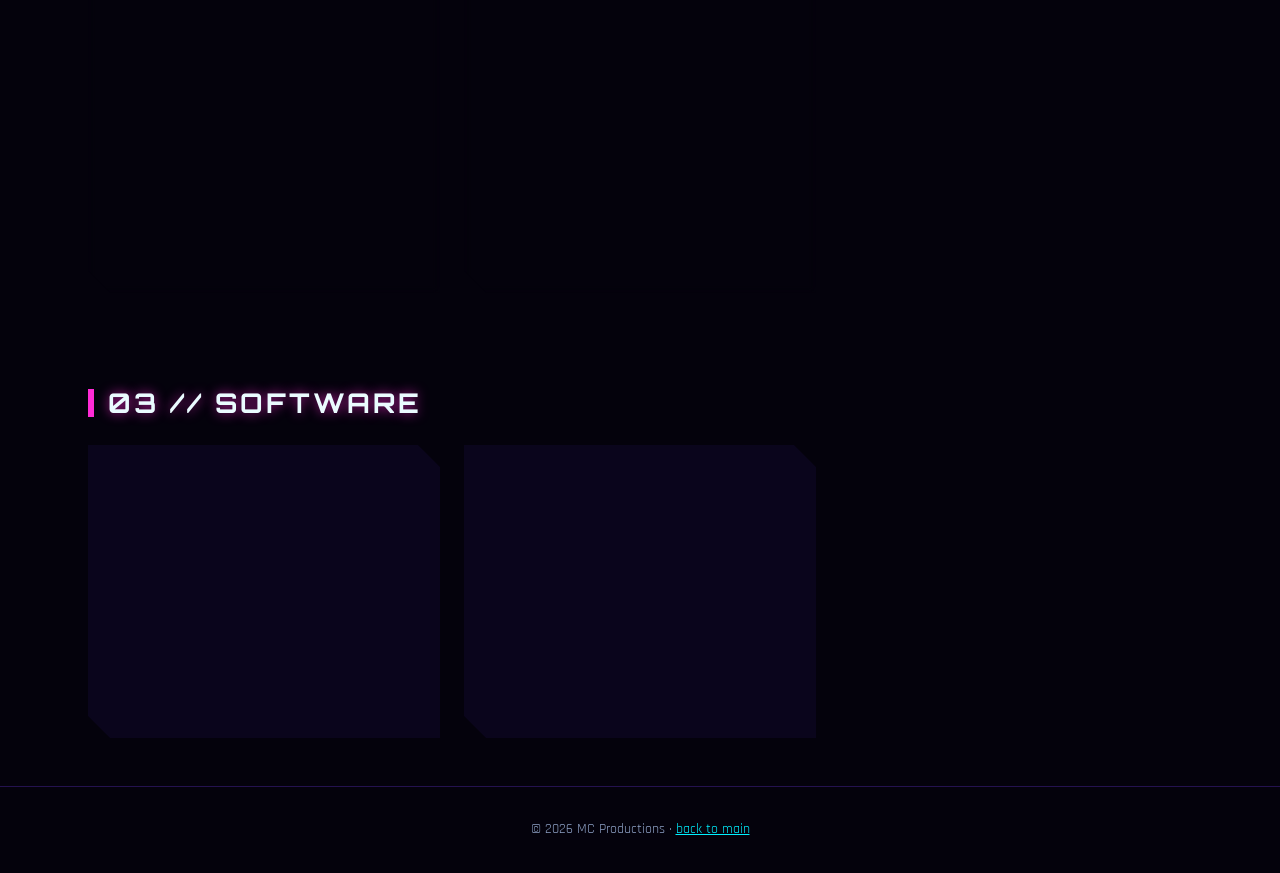
==== commit ed17c7d8: "Podcast added" ====
--- a/cole.html
+++ b/cole.html
@@ -28,6 +28,7 @@
         <p class="lead" id="cole-bio"></p>
         <div class="hero-links">
           <a class="btn" href="#edits-section">Video edits</a>
+          <a class="btn ghost" href="#podcast-section">Podcast</a>
           <a class="btn ghost" href="#code-section">Software</a>
         </div>
       </div>
@@ -38,8 +39,14 @@
       <div class="grid" id="cole-edits"></div>
     </section>
 
+    <section id="podcast-section">
+      <h2 class="section-title"><span>02 // Podcast</span></h2>
+      <p class="section-note">Anonymous Storytellers: recorded, edited and animated by me, with Malcolm guest starring. Contains strong language.</p>
+      <div class="grid" id="cole-podcast"></div>
+    </section>
+
     <section id="code-section">
-      <h2 class="section-title"><span>02 // Software</span></h2>
+      <h2 class="section-title"><span>03 // Software</span></h2>
       <div class="grid wide" id="cole-code"></div>
     </section>
   </main>
--- a/style.css
+++ b/style.css
@@ -291,10 +291,17 @@
 .theme-waste .btn { font-size: 1.3rem; padding: 6px 20px; transform: skewX(-10deg); }
 .theme-waste .btn:hover { transform: skewX(-10deg) translate(-2px, -2px); box-shadow: 5px 5px 0 var(--accent-2); }
 
+/* ---------- HOME PAGE PHOTO GALLERY ---------- */
+.grid.gallery { grid-template-columns: repeat(auto-fill, minmax(230px, 1fr)); gap: 18px; }
+.gallery .art-card .frame { aspect-ratio: 1 / 1; }
+.gallery .art-card .frame img { object-fit: cover; object-position: center 25%; }
+.theme-night .section-note { margin-top: -8px; }
+.theme-cyber .section-note { margin-top: -8px; }
+
 /* ---------- HIRE US / CONTACT FORM ---------- */
 nav a.hire { border-color: var(--accent-2); color: var(--accent-2); }
 nav a.hire:hover { background: var(--accent-2); color: var(--bg); }
-#contact { scroll-margin-top: 70px; }
+section[id] { scroll-margin-top: 80px; }
 .contact-intro { max-width: 60ch; margin-bottom: 24px; font-size: 1.15rem; color: var(--muted); }
 .contact-form { display: grid; grid-template-columns: 1fr 1fr; gap: 18px; max-width: 760px; background: var(--card); border: 2px solid var(--line); padding: 28px; }
 .field { display: flex; flex-direction: column; gap: 6px; }
@@ -346,9 +353,10 @@
   .field input, .field select, .field textarea { font-size: 16px; }
 
   /* photo + game galleries: two across so the page isn't endless */
-  #malcolm-art, #malcolm-games { grid-template-columns: 1fr 1fr; gap: 10px; }
+  #malcolm-art, #malcolm-games, .grid.gallery { grid-template-columns: 1fr 1fr; gap: 10px; }
   .art-card .info { padding: 8px 10px 10px; }
   .theme-waste .art-card h3 { font-size: 1.15rem; line-height: 1; }
+  .gallery .art-card h3 { font-size: 0.95rem; }
   .art-card .note { font-size: 0.72rem; }
   .theme-waste .card, .theme-waste .card:nth-child(even), .theme-night .card, .theme-night .card:nth-child(even) { transform: none; }
 }
